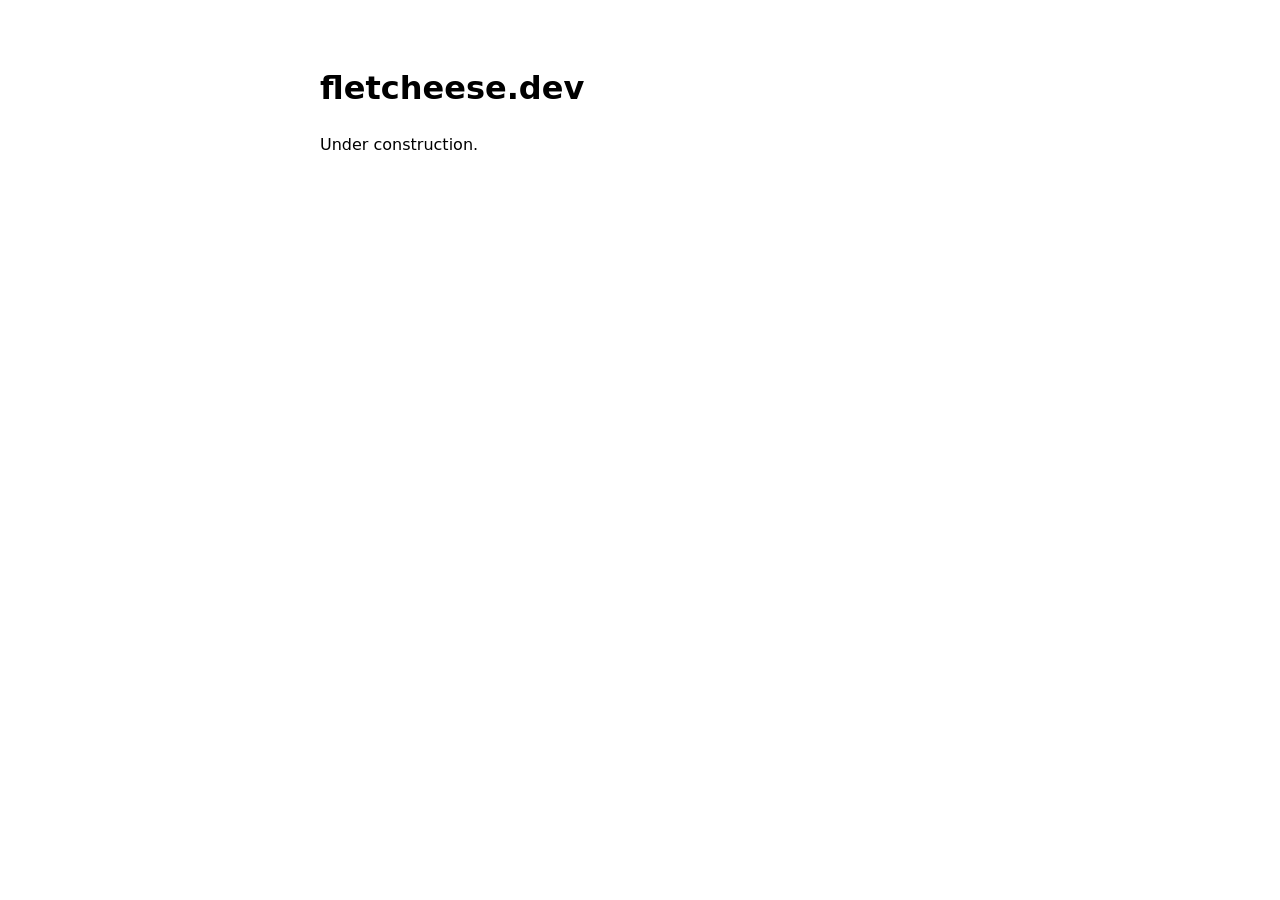
==== index.html @ 6388be6f "Initial static site scaffold with Cloudflare Pages cache headers Co-Authored-By: Claude Sonnet 5 <no" ====
<!DOCTYPE html>
<html lang="en">
<head>
  <meta charset="UTF-8">
  <meta name="viewport" content="width=device-width, initial-scale=1.0">
  <title>fletcheese.dev</title>
  <link rel="stylesheet" href="styles.css">
</head>
<body>
  <main>
    <h1>fletcheese.dev</h1>
    <p>Under construction.</p>
  </main>
</body>
</html>
---- styles.css ----
:root {
  color-scheme: light dark;
}

body {
  font-family: system-ui, sans-serif;
  max-width: 40rem;
  margin: 4rem auto;
  padding: 0 1rem;
  line-height: 1.5;
}
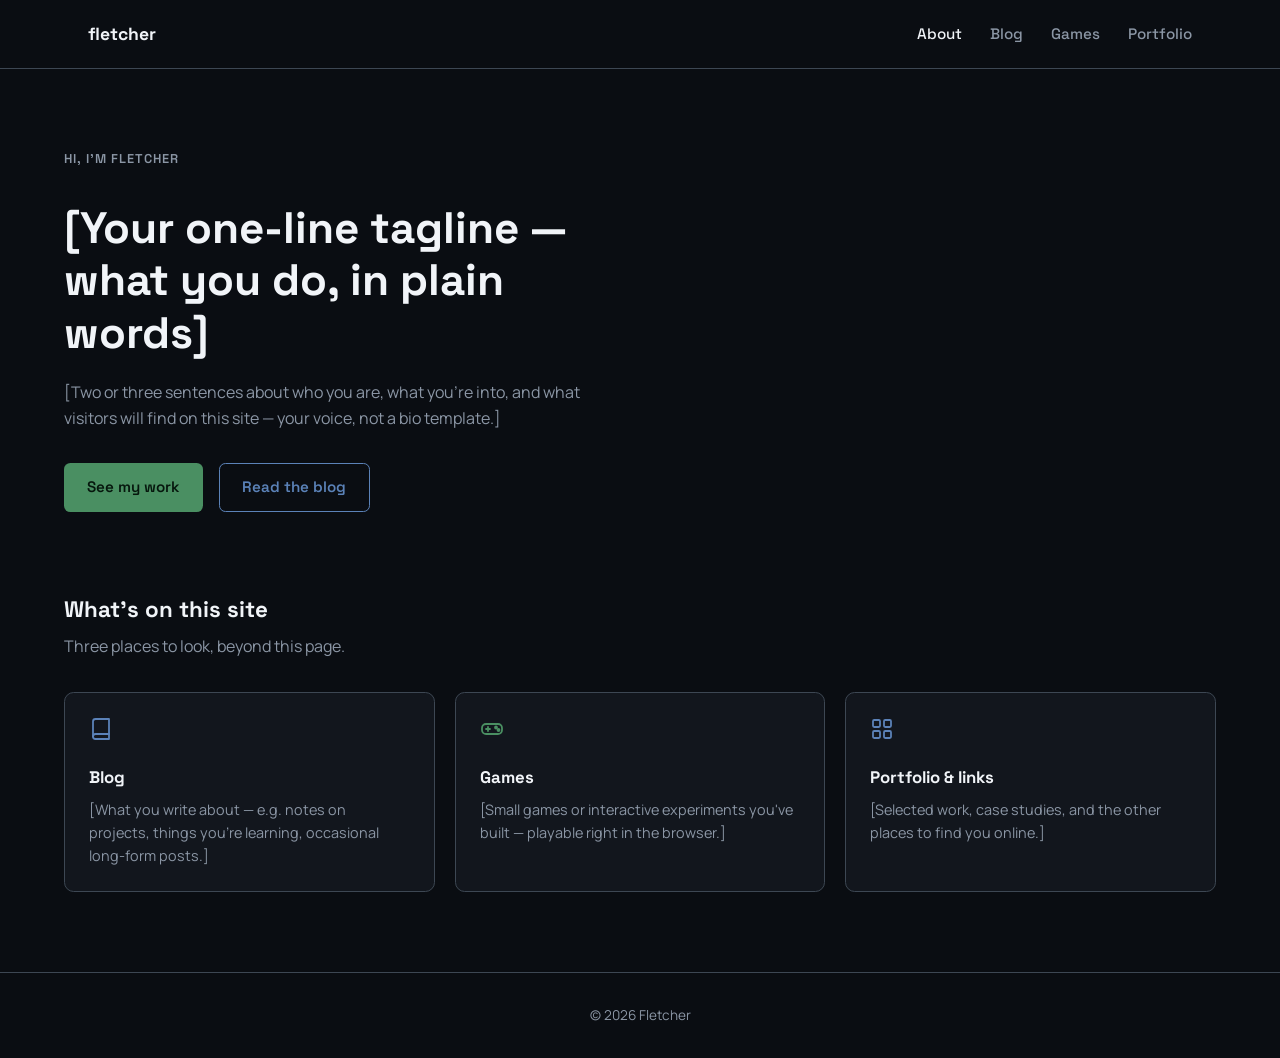
==== commit b2a5b3a1: "Build out site matching the Fletcher Site Style guide Dark slate/near-black background with forest g" ====
--- a/index.html
+++ b/index.html
@@ -3,13 +3,77 @@
 <head>
   <meta charset="UTF-8">
   <meta name="viewport" content="width=device-width, initial-scale=1.0">
-  <title>fletcheese.dev</title>
+  <title>fletcher</title>
+  <meta name="description" content="Fletcher's personal site — blog, games, and portfolio.">
+  <link rel="preconnect" href="https://fonts.googleapis.com">
+  <link rel="preconnect" href="https://fonts.gstatic.com" crossorigin>
+  <link href="https://fonts.googleapis.com/css2?family=Manrope:wght@400;500;700&family=Space+Grotesk:wght@500;700&display=swap" rel="stylesheet">
   <link rel="stylesheet" href="styles.css">
 </head>
 <body>
-  <main>
-    <h1>fletcheese.dev</h1>
-    <p>Under construction.</p>
-  </main>
+  <nav class="nav">
+    <div class="container">
+      <a class="wordmark" href="index.html">fletcher</a>
+      <ul class="nav-links">
+        <li><a href="index.html" aria-current="page">About</a></li>
+        <li><a href="blog.html">Blog</a></li>
+        <li><a href="games.html">Games</a></li>
+        <li><a href="portfolio.html">Portfolio</a></li>
+      </ul>
+    </div>
+  </nav>
+
+  <header class="hero container">
+    <p class="eyebrow">Hi, I'm Fletcher</p>
+    <h1>[Your one-line tagline — what you do, in plain words]</h1>
+    <p>[Two or three sentences about who you are, what you're into, and what visitors will find on this site — your voice, not a bio template.]</p>
+    <div class="button-row">
+      <a class="btn btn-primary" href="portfolio.html">See my work</a>
+      <a class="btn btn-secondary" href="blog.html">Read the blog</a>
+    </div>
+  </header>
+
+  <section class="section container">
+    <h2 class="section-title">What's on this site</h2>
+    <p class="section-sub">Three places to look, beyond this page.</p>
+
+    <div class="card-grid">
+      <a class="card" href="blog.html">
+        <svg class="card-icon blue" viewBox="0 0 24 24" fill="none" stroke="currentColor" stroke-width="1.8" stroke-linecap="round" stroke-linejoin="round">
+          <path d="M4 19.5A2.5 2.5 0 0 1 6.5 17H20"/>
+          <path d="M6.5 2H20v20H6.5A2.5 2.5 0 0 1 4 19.5v-15A2.5 2.5 0 0 1 6.5 2z"/>
+        </svg>
+        <h3>Blog</h3>
+        <p>[What you write about — e.g. notes on projects, things you're learning, occasional long-form posts.]</p>
+      </a>
+
+      <a class="card" href="games.html">
+        <svg class="card-icon green" viewBox="0 0 24 24" fill="none" stroke="currentColor" stroke-width="1.8" stroke-linecap="round" stroke-linejoin="round">
+          <rect x="2" y="7" width="20" height="10" rx="4"/>
+          <path d="M6 12h4M8 10v4"/>
+          <circle cx="16" cy="10.5" r="1"/>
+          <circle cx="18.5" cy="13" r="1"/>
+        </svg>
+        <h3>Games</h3>
+        <p>[Small games or interactive experiments you've built — playable right in the browser.]</p>
+      </a>
+
+      <a class="card" href="portfolio.html">
+        <svg class="card-icon blue" viewBox="0 0 24 24" fill="none" stroke="currentColor" stroke-width="1.8" stroke-linecap="round" stroke-linejoin="round">
+          <rect x="3" y="3" width="7" height="7" rx="1.2"/>
+          <rect x="14" y="3" width="7" height="7" rx="1.2"/>
+          <rect x="3" y="14" width="7" height="7" rx="1.2"/>
+          <rect x="14" y="14" width="7" height="7" rx="1.2"/>
+        </svg>
+        <h3>Portfolio &amp; links</h3>
+        <p>[Selected work, case studies, and the other places to find you online.]</p>
+      </a>
+    </div>
+  </section>
+
+  <footer class="site-footer">
+    <div class="container">&copy; <span id="year"></span> Fletcher</div>
+  </footer>
+  <script>document.getElementById('year').textContent = new Date().getFullYear();</script>
 </body>
 </html>
--- a/styles.css
+++ b/styles.css
@@ -1,11 +1,306 @@
 :root {
-  color-scheme: light dark;
+  color-scheme: dark;
+
+  --bg: #0a0d12;
+  --surface: #12161d;
+  --slate: #3d4753;
+  --black: #000000;
+  --green: #4a8f62;
+  --green-dim: rgba(74, 143, 98, 0.15);
+  --navy: #5b82b8;
+  --navy-dim: rgba(91, 130, 184, 0.15);
+  --text: #f1f4f8;
+  --text-muted: #8b96a5;
+
+  --font-head: "Space Grotesk", sans-serif;
+  --font-body: "Manrope", sans-serif;
+}
+
+* {
+  box-sizing: border-box;
 }
 
 body {
-  font-family: system-ui, sans-serif;
-  max-width: 40rem;
-  margin: 4rem auto;
-  padding: 0 1rem;
-  line-height: 1.5;
-}
+  margin: 0;
+  background: var(--bg);
+  color: var(--text);
+  font-family: var(--font-body);
+  line-height: 1.6;
+}
+
+a {
+  color: inherit;
+}
+
+.container {
+  max-width: 72rem;
+  margin: 0 auto;
+  padding: 0 1.5rem;
+}
+
+/* Nav */
+.nav {
+  border-bottom: 1px solid var(--slate);
+}
+
+.nav .container {
+  display: flex;
+  align-items: center;
+  justify-content: space-between;
+  padding-top: 1.25rem;
+  padding-bottom: 1.25rem;
+}
+
+.wordmark {
+  font-family: var(--font-head);
+  font-weight: 700;
+  font-size: 1.1rem;
+  text-decoration: none;
+  color: var(--text);
+}
+
+.nav-links {
+  list-style: none;
+  display: flex;
+  gap: 1.75rem;
+  margin: 0;
+  padding: 0;
+}
+
+.nav-links a {
+  font-family: var(--font-head);
+  font-weight: 500;
+  font-size: 0.95rem;
+  text-decoration: none;
+  color: var(--text-muted);
+}
+
+.nav-links a[aria-current="page"] {
+  color: var(--text);
+}
+
+/* Hero */
+.hero {
+  padding: 5rem 0 4rem;
+}
+
+.eyebrow {
+  font-family: var(--font-head);
+  font-weight: 600;
+  font-size: 0.8rem;
+  letter-spacing: 0.08em;
+  text-transform: uppercase;
+  color: var(--green);
+  margin: 0 0 1rem;
+}
+
+.hero h1 {
+  font-family: var(--font-head);
+  font-weight: 700;
+  font-size: clamp(1.9rem, 4vw, 2.75rem);
+  line-height: 1.2;
+  margin: 0 0 1.25rem;
+  max-width: 34rem;
+}
+
+.hero p {
+  color: var(--text-muted);
+  max-width: 34rem;
+  margin: 0 0 2rem;
+}
+
+.button-row {
+  display: flex;
+  gap: 1rem;
+  flex-wrap: wrap;
+}
+
+/* Buttons */
+.btn {
+  display: inline-block;
+  font-family: var(--font-head);
+  font-weight: 600;
+  font-size: 0.95rem;
+  text-decoration: none;
+  padding: 0.7rem 1.4rem;
+  border-radius: 0.4rem;
+  border: 1px solid transparent;
+}
+
+.btn-primary {
+  background: var(--green);
+  color: #06170d;
+}
+
+.btn-secondary {
+  background: transparent;
+  border-color: var(--navy);
+  color: var(--navy);
+}
+
+.btn-ghost {
+  background: transparent;
+  color: var(--text-muted);
+  padding-left: 0;
+  padding-right: 0;
+}
+
+.link-arrow {
+  color: var(--green);
+  font-weight: 600;
+  text-decoration: none;
+}
+
+/* Sections */
+.section {
+  padding: 1rem 0 5rem;
+}
+
+.section-title {
+  font-family: var(--font-head);
+  font-weight: 700;
+  font-size: 1.4rem;
+  margin: 0 0 0.4rem;
+}
+
+.section-sub {
+  color: var(--text-muted);
+  margin: 0 0 2rem;
+}
+
+/* Simple entry cards (homepage) */
+.card-grid {
+  display: grid;
+  grid-template-columns: repeat(3, 1fr);
+  gap: 1.25rem;
+}
+
+@media (max-width: 720px) {
+  .card-grid {
+    grid-template-columns: 1fr;
+  }
+}
+
+.card {
+  display: block;
+  background: var(--surface);
+  border: 1px solid var(--slate);
+  border-radius: 0.6rem;
+  padding: 1.5rem;
+  text-decoration: none;
+  color: var(--text);
+}
+
+.card-icon {
+  width: 1.5rem;
+  height: 1.5rem;
+  margin-bottom: 1rem;
+}
+
+.card-icon.blue {
+  color: var(--navy);
+}
+
+.card-icon.green {
+  color: var(--green);
+}
+
+.card h3 {
+  font-family: var(--font-head);
+  font-size: 1.05rem;
+  margin: 0 0 0.4rem;
+}
+
+.card p {
+  color: var(--text-muted);
+  font-size: 0.9rem;
+  margin: 0;
+}
+
+/* Post/listing cards */
+.post-grid {
+  display: grid;
+  grid-template-columns: repeat(2, 1fr);
+  gap: 1.25rem;
+}
+
+@media (max-width: 720px) {
+  .post-grid {
+    grid-template-columns: 1fr;
+  }
+}
+
+.post-card {
+  background: var(--surface);
+  border: 1px solid var(--slate);
+  border-radius: 0.6rem;
+  overflow: hidden;
+}
+
+.post-card .thumb {
+  height: 8rem;
+  display: flex;
+  align-items: center;
+  justify-content: center;
+}
+
+.post-card .thumb.blue {
+  background: var(--navy);
+}
+
+.post-card .thumb.green {
+  background: var(--green);
+}
+
+.post-card .thumb svg {
+  width: 2rem;
+  height: 2rem;
+  color: rgba(6, 10, 16, 0.75);
+}
+
+.post-card .body {
+  padding: 1.25rem;
+}
+
+.badge {
+  display: inline-block;
+  font-family: var(--font-head);
+  font-size: 0.7rem;
+  font-weight: 600;
+  text-transform: uppercase;
+  letter-spacing: 0.05em;
+  padding: 0.2rem 0.55rem;
+  border-radius: 999px;
+  margin-bottom: 0.6rem;
+}
+
+.badge.blue {
+  background: var(--navy-dim);
+  color: var(--navy);
+}
+
+.badge.green {
+  background: var(--green-dim);
+  color: var(--green);
+}
+
+.post-card h3 {
+  font-family: var(--font-head);
+  font-size: 1rem;
+  margin: 0 0 0.4rem;
+}
+
+.post-card p {
+  color: var(--text-muted);
+  font-size: 0.9rem;
+  margin: 0;
+}
+
+/* Footer */
+.site-footer {
+  border-top: 1px solid var(--slate);
+  padding: 2rem 0;
+  color: var(--text-muted);
+  font-size: 0.85rem;
+  text-align: center;
+}
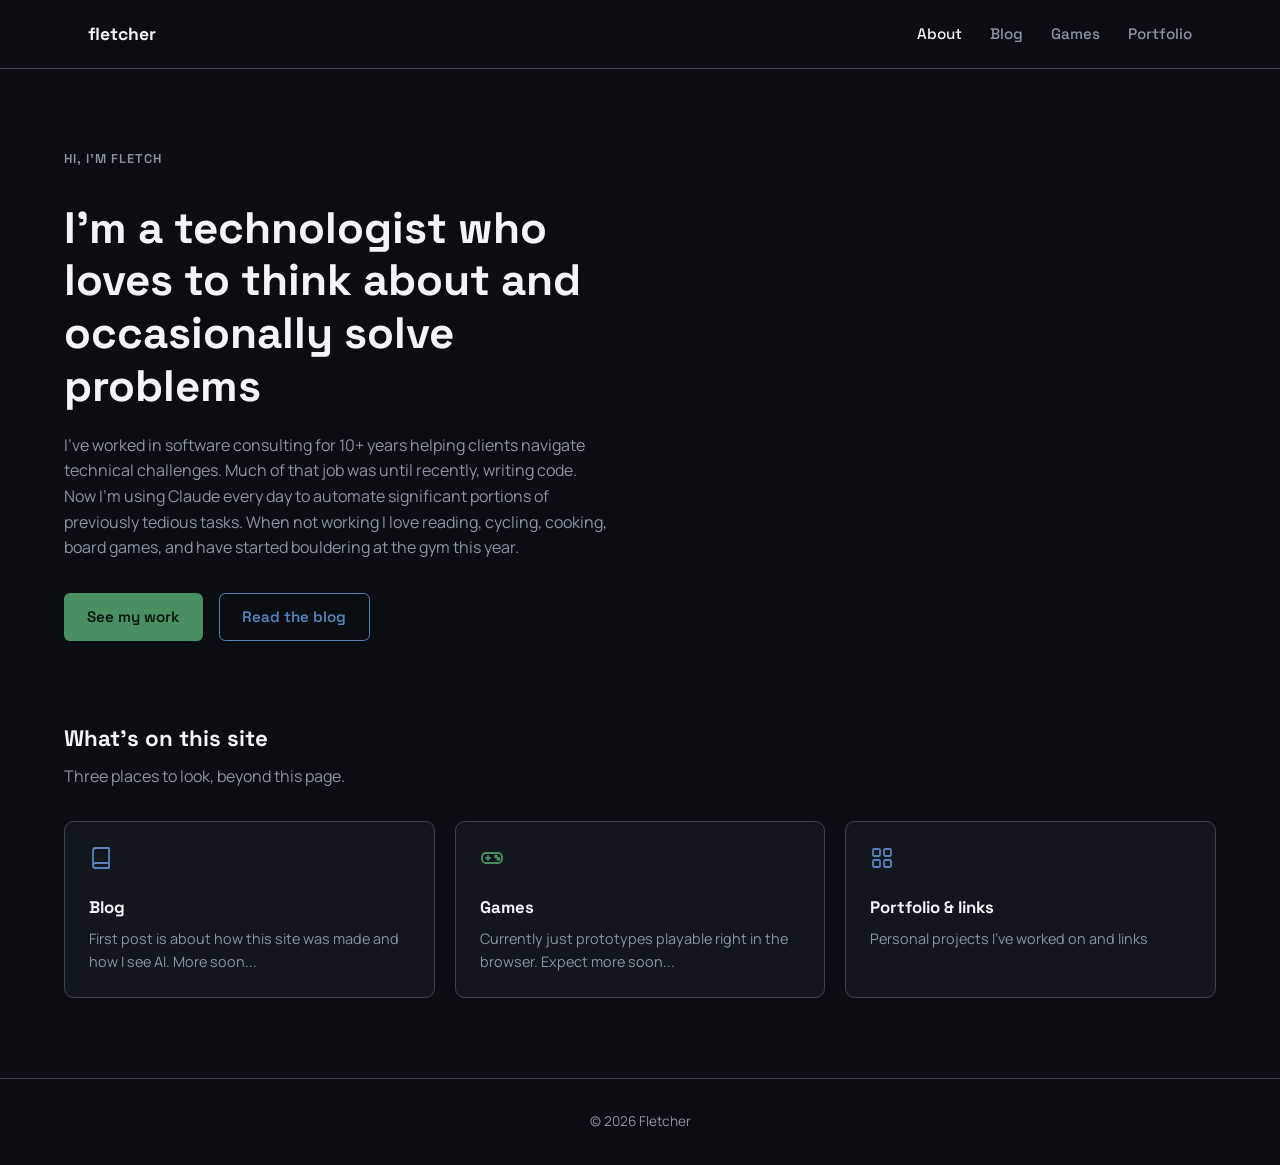
==== commit 5eda5104: "Fill in blog, portfolio, and homepage copy; add favicon Adds a real first blog post, folds the GitHu" ====
--- a/index.html
+++ b/index.html
@@ -5,6 +5,7 @@
   <meta name="viewport" content="width=device-width, initial-scale=1.0">
   <title>fletcher</title>
   <meta name="description" content="Fletcher's personal site — blog, games, and portfolio.">
+  <link rel="icon" type="image/svg+xml" href="favicon.svg">
   <link rel="preconnect" href="https://fonts.googleapis.com">
   <link rel="preconnect" href="https://fonts.gstatic.com" crossorigin>
   <link href="https://fonts.googleapis.com/css2?family=Manrope:wght@400;500;700&family=Space+Grotesk:wght@500;700&display=swap" rel="stylesheet">
@@ -24,9 +25,9 @@
   </nav>
 
   <header class="hero container">
-    <p class="eyebrow">Hi, I'm Fletcher</p>
-    <h1>[Your one-line tagline — what you do, in plain words]</h1>
-    <p>[Two or three sentences about who you are, what you're into, and what visitors will find on this site — your voice, not a bio template.]</p>
+    <p class="eyebrow">Hi, I'm Fletch</p>
+    <h1>I'm a technologist who loves to think about and occasionally solve problems</h1>
+    <p>I've worked in software consulting for 10+ years helping clients navigate technical challenges. Much of that job was until recently, writing code. Now I'm using Claude every day to automate significant portions of previously tedious tasks. When not working I love reading, cycling, cooking, board games, and have started bouldering at the gym this year.</p>
     <div class="button-row">
       <a class="btn btn-primary" href="portfolio.html">See my work</a>
       <a class="btn btn-secondary" href="blog.html">Read the blog</a>
@@ -44,7 +45,7 @@
           <path d="M6.5 2H20v20H6.5A2.5 2.5 0 0 1 4 19.5v-15A2.5 2.5 0 0 1 6.5 2z"/>
         </svg>
         <h3>Blog</h3>
-        <p>[What you write about — e.g. notes on projects, things you're learning, occasional long-form posts.]</p>
+        <p>First post is about how this site was made and how I see AI. More soon...</p>
       </a>
 
       <a class="card" href="games.html">
@@ -55,7 +56,7 @@
           <circle cx="18.5" cy="13" r="1"/>
         </svg>
         <h3>Games</h3>
-        <p>[Small games or interactive experiments you've built — playable right in the browser.]</p>
+        <p>Currently just prototypes playable right in the browser. Expect more soon...</p>
       </a>
 
       <a class="card" href="portfolio.html">
@@ -66,7 +67,7 @@
           <rect x="14" y="14" width="7" height="7" rx="1.2"/>
         </svg>
         <h3>Portfolio &amp; links</h3>
-        <p>[Selected work, case studies, and the other places to find you online.]</p>
+        <p>Personal projects I've worked on and links</p>
       </a>
     </div>
   </section>
--- a/styles.css
+++ b/styles.css
@@ -231,10 +231,18 @@
 }
 
 .post-card {
+  display: block;
   background: var(--surface);
   border: 1px solid var(--slate);
   border-radius: 0.6rem;
   overflow: hidden;
+  text-decoration: none;
+  color: inherit;
+  transition: border-color 0.15s ease;
+}
+
+a.post-card:hover {
+  border-color: var(--green);
 }
 
 .post-card .thumb {
@@ -296,6 +304,19 @@
   margin: 0;
 }
 
+/* Long-form article */
+.article {
+  max-width: 40rem;
+}
+
+.article p {
+  margin: 0 0 1.4rem;
+}
+
+.article p:last-child {
+  margin-bottom: 0;
+}
+
 /* Footer */
 .site-footer {
   border-top: 1px solid var(--slate);
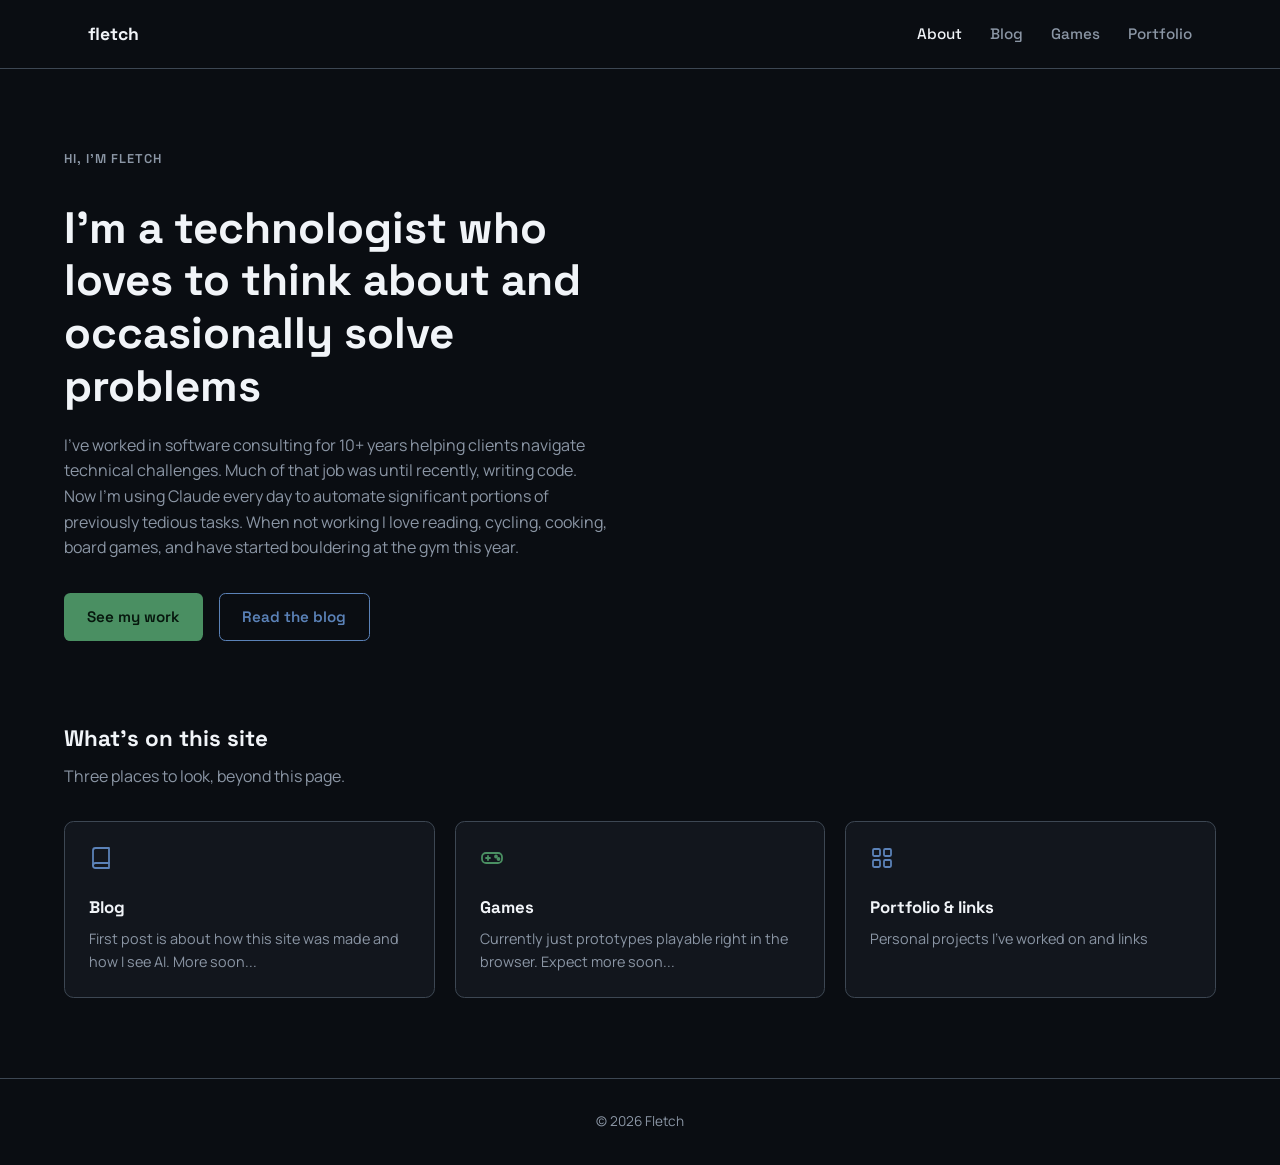
==== commit 53585b33: "Rebrand to Fletch, add mobile container padding, stop caching HTML/CSS Renames the "Fletcher" wordma" ====
--- a/index.html
+++ b/index.html
@@ -3,8 +3,8 @@
 <head>
   <meta charset="UTF-8">
   <meta name="viewport" content="width=device-width, initial-scale=1.0">
-  <title>fletcher</title>
-  <meta name="description" content="Fletcher's personal site — blog, games, and portfolio.">
+  <title>fletch</title>
+  <meta name="description" content="Fletch's personal site — blog, games, and portfolio.">
   <link rel="icon" type="image/svg+xml" href="favicon.svg">
   <link rel="preconnect" href="https://fonts.googleapis.com">
   <link rel="preconnect" href="https://fonts.gstatic.com" crossorigin>
@@ -14,7 +14,7 @@
 <body>
   <nav class="nav">
     <div class="container">
-      <a class="wordmark" href="index.html">fletcher</a>
+      <a class="wordmark" href="index.html">fletch</a>
       <ul class="nav-links">
         <li><a href="index.html" aria-current="page">About</a></li>
         <li><a href="blog.html">Blog</a></li>
@@ -73,7 +73,7 @@
   </section>
 
   <footer class="site-footer">
-    <div class="container">&copy; <span id="year"></span> Fletcher</div>
+    <div class="container">&copy; <span id="year"></span> Fletch</div>
   </footer>
   <script>document.getElementById('year').textContent = new Date().getFullYear();</script>
 </body>
--- a/styles.css
+++ b/styles.css
@@ -38,6 +38,12 @@
   padding: 0 1.5rem;
 }
 
+@media (max-width: 640px) {
+  .container {
+    padding: 0 1.75rem;
+  }
+}
+
 /* Nav */
 .nav {
   border-bottom: 1px solid var(--slate);
